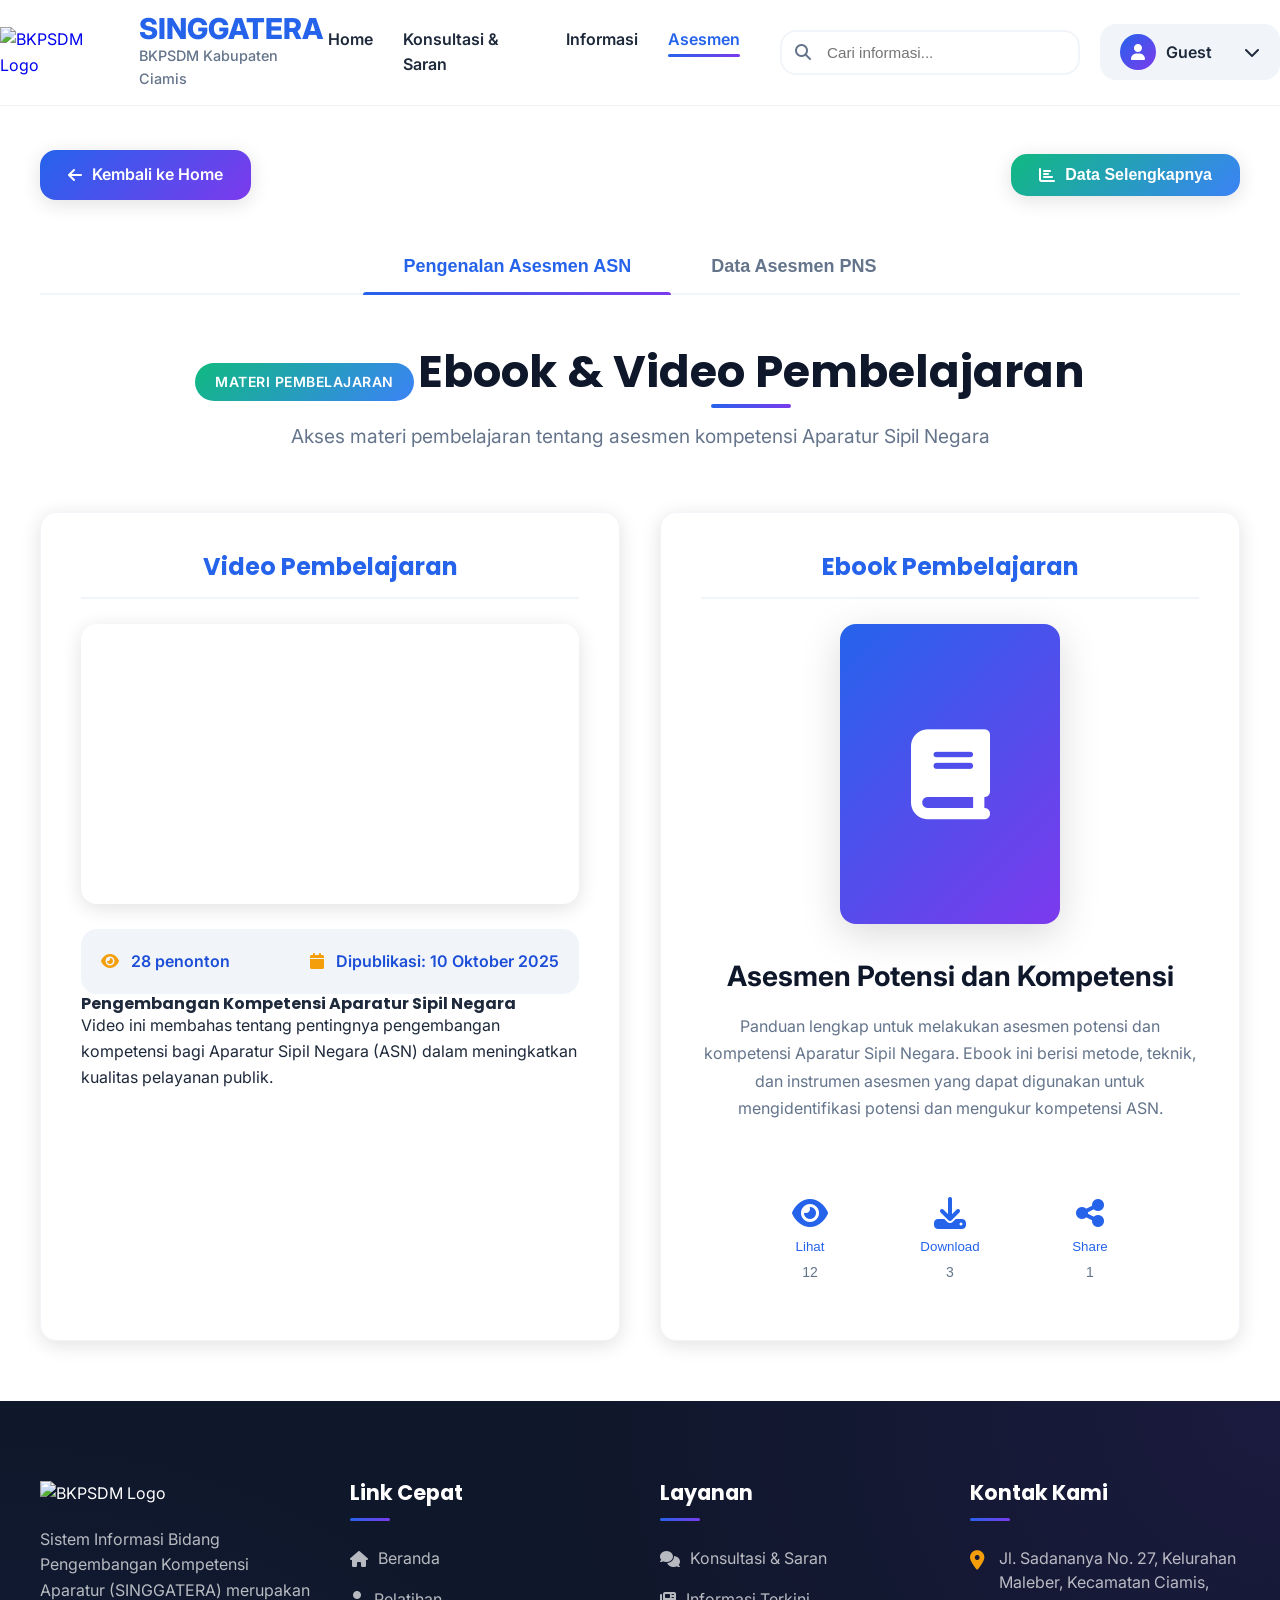
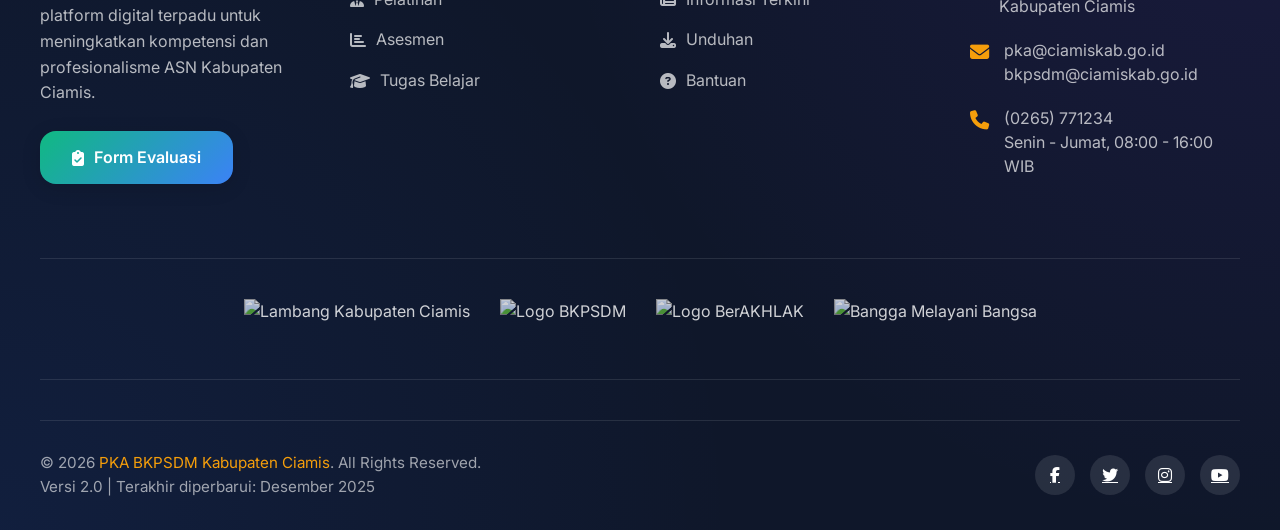
==== asesmen.html @ a737c53f "Add files via upload" ====
<!DOCTYPE html>
<html lang="id">
<head>
    <meta charset="UTF-8" />
    <meta name="viewport" content="width=device-width, initial-scale=1.0" />
    <title>ASESMEN - SINGGATERA - Sistem Informasi Pengembangan Kompetensi Aparatur</title>
    <link rel="icon" type="image/png" href="favicon.png">
    <link rel="stylesheet" href="https://cdnjs.cloudflare.com/ajax/libs/font-awesome/6.5.0/css/all.min.css" />
    <link href="https://fonts.googleapis.com/css2?family=Inter:wght@300;400;500;600;700;800&family=Poppins:wght@400;500;600;700&display=swap" rel="stylesheet">
    <style>
        /* ===== VARIABLES & RESET (SESUAI INDEX.HTML) ===== */
        :root {
            --primary: #2563eb;
            --primary-dark: #1d4ed8;
            --primary-light: #3b82f6;
            --secondary: #7c3aed;
            --accent: #f59e0b;
            --accent-alt: #10b981;
            --danger: #ef4444;
            --warning: #fbbf24;
            --success: #10b981;
            --light: #f8fafc;
            --light-gray: #f1f5f9;
            --gray: #64748b;
            --dark: #1e293b;
            --dark-blue: #0f172a;

            --gradient-primary: linear-gradient(135deg, #2563eb 0%, #7c3aed 100%);
            --gradient-secondary: linear-gradient(135deg, #f59e0b 0%, #ef4444 100%);
            --gradient-accent: linear-gradient(135deg, #10b981 0%, #3b82f6 100%);
            --gradient-dark: linear-gradient(135deg, #0f172a 0%, #1e293b 100%);

            --shadow-sm: 0 2px 8px rgba(0, 0, 0, 0.08);
            --shadow-md: 0 4px 20px rgba(0, 0, 0, 0.12);
            --shadow-lg: 0 10px 40px rgba(0, 0, 0, 0.15);
            --shadow-xl: 0 20px 60px rgba(0, 0, 0, 0.2);

            --border-radius-sm: 8px;
            --border-radius: 16px;
            --border-radius-lg: 24px;
            --border-radius-xl: 32px;

            --transition: all 0.3s cubic-bezier(0.4, 0, 0.2, 1);
            --transition-slow: all 0.5s cubic-bezier(0.4, 0, 0.2, 1);
        }

        * {
            margin: 0;
            padding: 0;
            box-sizing: border-box;
        }

        html {
            scroll-behavior: smooth;
            scroll-padding-top: 80px;
        }

        body {
            font-family: "Inter", sans-serif;
            color: var(--dark);
            background-color: var(--light);
            line-height: 1.6;
            overflow-x: hidden;
        }

        h1, h2, h3, h4, h5 {
            font-family: "Poppins", sans-serif;
            font-weight: 700;
            line-height: 1.2;
        }

        section {
            padding: 100px 20px;
        }

        .container {
            max-width: 1280px;
            margin: 0 auto;
            padding: 0 20px;
        }

        .section-header {
            text-align: center;
            margin-bottom: 60px;
        }

        .section-tag {
            display: inline-block;
            background: var(--gradient-accent);
            color: white;
            padding: 8px 20px;
            border-radius: 30px;
            font-size: 14px;
            font-weight: 600;
            letter-spacing: 0.5px;
            margin-bottom: 20px;
        }

        .section-title {
            font-size: 2.8rem;
            color: var(--dark-blue);
            margin-bottom: 20px;
            position: relative;
            display: inline-block;
        }

        .section-title::after {
            content: "";
            position: absolute;
            bottom: -10px;
            left: 50%;
            transform: translateX(-50%);
            width: 80px;
            height: 4px;
            background: var(--gradient-primary);
            border-radius: 2px;
        }

        .section-subtitle {
            font-size: 1.2rem;
            color: var(--gray);
            max-width: 700px;
            margin: 0 auto;
        }

        .btn {
            display: inline-flex;
            align-items: center;
            justify-content: center;
            gap: 10px;
            padding: 14px 32px;
            border-radius: var(--border-radius);
            font-weight: 600;
            font-size: 16px;
            cursor: pointer;
            transition: var(--transition);
            border: none;
            text-decoration: none;
            position: relative;
            overflow: hidden;
        }

        .btn::after {
            content: "";
            position: absolute;
            top: 0;
            left: -100%;
            width: 100%;
            height: 100%;
            background: linear-gradient(90deg, transparent, rgba(255, 255, 255, 0.2), transparent);
            transition: left 0.6s;
        }

        .btn:hover::after {
            left: 100%;
        }

        .btn-primary {
            background: var(--gradient-primary);
            color: white;
            box-shadow: var(--shadow-md);
        }

        .btn-primary:hover {
            transform: translateY(-3px);
            box-shadow: var(--shadow-lg);
        }

        .btn-secondary {
            background: white;
            color: var(--primary);
            border: 2px solid var(--primary);
        }

        .btn-secondary:hover {
            background: var(--primary);
            color: white;
            transform: translateY(-3px);
        }

        .btn-accent {
            background: var(--gradient-accent);
            color: white;
            box-shadow: var(--shadow-md);
        }

        .btn-accent:hover {
            transform: translateY(-3px);
            box-shadow: var(--shadow-lg);
        }

        .btn-outline {
            background: transparent;
            color: var(--primary);
            border: 2px solid var(--primary);
        }

        .btn-outline:hover {
            background: var(--primary);
            color: white;
        }

        .card {
            background: white;
            border-radius: var(--border-radius);
            padding: 30px;
            box-shadow: var(--shadow-md);
            transition: var(--transition);
            height: 100%;
        }

        .card:hover {
            transform: translateY(-10px);
            box-shadow: var(--shadow-xl);
        }

        /* ===== HEADER (SESUAI INDEX.HTML) ===== */
        .header {
            position: fixed;
            top: 0;
            left: 0;
            width: 100%;
            z-index: 1000;
            background: rgba(255, 255, 255, 0.95);
            backdrop-filter: blur(10px);
            border-bottom: 1px solid rgba(0, 0, 0, 0.05);
            transition: var(--transition);
        }

        .header.scrolled {
            box-shadow: var(--shadow-md);
        }

        .header-container {
            display: flex;
            justify-content: space-between;
            align-items: center;
            padding: 15px 0;
        }

        .logo {
            display: flex;
            align-items: center;
            gap: 15px;
            text-decoration: none;
        }

        .logo-img {
            height: 50px;
            width: auto;
        }

        .logo-text {
            display: flex;
            flex-direction: column;
        }

        .logo-title {
            font-size: 1.8rem;
            font-weight: 800;
            color: var(--primary);
            line-height: 1;
        }

        .logo-subtitle {
            font-size: 0.9rem;
            color: var(--gray);
            font-weight: 500;
        }

        .nav {
            display: flex;
            align-items: center;
            gap: 40px;
        }

        .nav-links {
            display: flex;
            gap: 30px;
            list-style: none;
        }

        .nav-link {
            color: var(--dark);
            text-decoration: none;
            font-weight: 600;
            font-size: 1rem;
            position: relative;
            padding: 8px 0;
        }

        .nav-link::after {
            content: "";
            position: absolute;
            bottom: 0;
            left: 0;
            width: 0;
            height: 3px;
            background: var(--gradient-primary);
            border-radius: 2px;
            transition: width 0.3s ease;
        }

        .nav-link:hover::after,
        .nav-link.active::after {
            width: 100%;
        }

        .nav-link.active {
            color: var(--primary);
        }

        .header-actions {
            display: flex;
            align-items: center;
            gap: 20px;
        }

        .search-box {
            position: relative;
        }

        .search-input {
            width: 300px;
            padding: 12px 20px 12px 45px;
            border: 2px solid var(--light-gray);
            border-radius: var(--border-radius);
            font-size: 0.95rem;
            transition: var(--transition);
            background: white;
        }

        .search-input:focus {
            outline: none;
            border-color: var(--primary);
            box-shadow: 0 0 0 3px rgba(37, 99, 235, 0.1);
            width: 350px;
        }

        .search-icon {
            position: absolute;
            left: 15px;
            top: 50%;
            transform: translateY(-50%);
            color: var(--gray);
        }

        .user-profile {
            position: relative;
        }

        .user-btn {
            display: flex;
            align-items: center;
            gap: 10px;
            padding: 10px 20px;
            background: var(--light-gray);
            border-radius: var(--border-radius);
            cursor: pointer;
            transition: var(--transition);
            min-width: 180px;
        }

        .user-btn:hover {
            background: var(--primary-light);
            color: white;
        }

        .user-btn:hover .user-icon {
            background: white;
            color: var(--primary);
        }

        .user-icon {
            width: 36px;
            height: 36px;
            background: var(--gradient-primary);
            border-radius: 50%;
            display: flex;
            align-items: center;
            justify-content: center;
            color: white;
        }

        .user-name {
            font-weight: 600;
            flex-grow: 1;
        }

        .user-dropdown {
            position: absolute;
            top: 100%;
            right: 0;
            width: 280px;
            background: white;
            border-radius: var(--border-radius);
            box-shadow: var(--shadow-xl);
            margin-top: 10px;
            opacity: 0;
            visibility: hidden;
            transform: translateY(-10px);
            transition: var(--transition);
            z-index: 100;
        }

        .user-dropdown.active {
            opacity: 1;
            visibility: visible;
            transform: translateY(0);
        }

        .user-info {
            padding: 20px;
            border-bottom: 1px solid var(--light-gray);
        }

        .user-email {
            color: var(--gray);
            font-size: 0.9rem;
            margin-top: 5px;
        }

        .dropdown-links {
            padding: 15px;
        }

        .dropdown-link {
            display: flex;
            align-items: center;
            gap: 12px;
            padding: 12px 15px;
            border-radius: var(--border-radius-sm);
            transition: var(--transition);
            color: var(--dark);
            text-decoration: none;
        }

        .dropdown-link:hover {
            background: var(--light-gray);
            color: var(--primary);
        }

        .dropdown-link i {
            width: 20px;
            color: var(--primary);
        }

        .mobile-toggle {
            display: none;
            font-size: 1.5rem;
            cursor: pointer;
            color: var(--dark);
        }

        /* ===== MAIN CONTENT ===== */
        .main-content {
            padding: 150px 20px 60px;
            background: white;
            min-height: 100vh;
        }

        .top-navigation {
            display: flex;
            justify-content: space-between;
            align-items: center;
            margin-bottom: 40px;
            flex-wrap: wrap;
            gap: 20px;
        }

        .back-button {
            display: inline-flex;
            align-items: center;
            gap: 10px;
            background: var(--gradient-primary);
            color: white;
            padding: 12px 28px;
            border-radius: var(--border-radius);
            text-decoration: none;
            font-weight: 600;
            transition: var(--transition);
            box-shadow: var(--shadow-md);
        }

        .back-button:hover {
            transform: translateY(-3px);
            box-shadow: var(--shadow-lg);
        }

        .data-link-button {
            display: inline-flex;
            align-items: center;
            gap: 10px;
            background: var(--gradient-accent);
            color: white;
            padding: 12px 28px;
            border-radius: var(--border-radius);
            text-decoration: none;
            font-weight: 600;
            transition: var(--transition);
            box-shadow: var(--shadow-md);
            border: none;
            cursor: pointer;
            font-size: 16px;
        }

        .data-link-button:hover {
            transform: translateY(-3px);
            box-shadow: var(--shadow-lg);
        }

        /* ===== TAB NAVIGATION ===== */
        .content-tabs {
            display: flex;
            justify-content: center;
            margin-bottom: 50px;
            border-bottom: 2px solid var(--light-gray);
        }

        .tab-button {
            padding: 16px 40px;
            background: none;
            border: none;
            font-size: 18px;
            font-weight: 600;
            color: var(--gray);
            cursor: pointer;
            position: relative;
            transition: var(--transition);
            border-radius: var(--border-radius-sm) var(--border-radius-sm) 0 0;
        }

        .tab-button:hover {
            color: var(--primary);
            background-color: var(--light-gray);
        }

        .tab-button.active {
            color: var(--primary);
        }

        .tab-button.active::after {
            content: '';
            position: absolute;
            bottom: -2px;
            left: 0;
            width: 100%;
            height: 3px;
            background: var(--gradient-primary);
            border-radius: 3px 3px 0 0;
        }

        /* ===== TAB CONTENT ===== */
        .tab-content {
            display: block;
            animation: fadeIn 0.5s ease;
        }

        .tab-content.hidden {
            display: none;
        }

        /* ===== INTRODUCTION TAB ===== */
        .intro-grid {
            display: grid;
            grid-template-columns: 1fr 1fr;
            gap: 40px;
            margin-top: 20px;
        }

        @media (max-width: 992px) {
            .intro-grid {
                grid-template-columns: 1fr;
            }
        }

        .intro-card {
            background: white;
            border-radius: var(--border-radius);
            padding: 40px;
            box-shadow: var(--shadow-md);
            border: 1px solid var(--light-gray);
            transition: var(--transition);
        }

        .intro-card:hover {
            transform: translateY(-5px);
            box-shadow: var(--shadow-lg);
        }

        .intro-card h3 {
            color: var(--primary);
            margin-bottom: 25px;
            font-size: 24px;
            text-align: center;
            padding-bottom: 15px;
            border-bottom: 2px solid var(--light-gray);
        }

        .video-container {
            position: relative;
            width: 100%;
            height: 0;
            padding-bottom: 56.25%;
            margin-bottom: 25px;
            border-radius: var(--border-radius);
            overflow: hidden;
            box-shadow: var(--shadow-md);
        }

        .video-container iframe {
            position: absolute;
            top: 0;
            left: 0;
            width: 100%;
            height: 100%;
            border: none;
        }

        .video-stats {
            display: flex;
            justify-content: space-between;
            margin-top: 20px;
            padding: 20px;
            background: var(--light-gray);
            border-radius: var(--border-radius);
            color: var(--primary-dark);
            font-weight: 600;
        }

        .video-stats i {
            margin-right: 8px;
            color: var(--accent);
        }

        .ebook-container {
            display: flex;
            flex-direction: column;
            align-items: center;
            text-align: center;
        }

        .ebook-cover {
            width: 220px;
            height: 300px;
            background: var(--gradient-primary);
            border-radius: var(--border-radius);
            display: flex;
            align-items: center;
            justify-content: center;
            margin-bottom: 30px;
            box-shadow: var(--shadow-lg);
        }

        .ebook-cover i {
            font-size: 90px;
            color: white;
        }

        .ebook-title {
            font-size: 28px;
            font-weight: 700;
            color: var(--dark-blue);
            margin-bottom: 15px;
        }

        .ebook-description {
            color: var(--gray);
            margin-bottom: 30px;
            line-height: 1.7;
            font-size: 16px;
        }

        .ebook-actions {
            display: flex;
            justify-content: center;
            gap: 40px;
            width: 100%;
            margin-top: 25px;
        }

        .action-btn {
            display: flex;
            flex-direction: column;
            align-items: center;
            gap: 10px;
            background: none;
            border: none;
            cursor: pointer;
            color: var(--primary);
            transition: var(--transition);
            padding: 20px;
            border-radius: var(--border-radius);
            min-width: 100px;
        }

        .action-btn:hover {
            transform: translateY(-5px);
            background: var(--light-gray);
            color: var(--primary-dark);
        }

        .action-btn i {
            font-size: 32px;
        }

        .action-count {
            font-size: 14px;
            color: var(--gray);
            font-weight: 500;
        }

        /* ===== DATA TAB ===== */
        .data-container {
            animation: fadeIn 0.5s ease;
        }

        .data-section-title {
            text-align: center;
            font-size: 32px;
            color: var(--dark-blue);
            margin-bottom: 15px;
        }

        .data-section-subtitle {
            text-align: center;
            color: var(--gray);
            font-size: 18px;
            margin-bottom: 40px;
        }

        .stats-grid {
            display: grid;
            grid-template-columns: repeat(auto-fit, minmax(280px, 1fr));
            gap: 30px;
            margin-top: 20px;
        }

        .stat-card {
            background: white;
            border-radius: var(--border-radius);
            padding: 40px 30px;
            box-shadow: var(--shadow-md);
            border: 1px solid var(--light-gray);
            transition: var(--transition);
            display: flex;
            flex-direction: column;
            text-align: center;
        }

        .stat-card:hover {
            transform: translateY(-5px);
            box-shadow: var(--shadow-lg);
        }

        .stat-card h4 {
            color: var(--dark-blue);
            font-size: 20px;
            margin-bottom: 25px;
            padding-bottom: 15px;
            border-bottom: 2px solid var(--light-gray);
        }

        .stat-card h4 i {
            margin-right: 10px;
            color: var(--primary);
        }

        .stat-total {
            font-size: 56px;
            font-weight: 800;
            color: var(--primary);
            line-height: 1;
            margin: 25px 0;
            text-shadow: 1px 1px 3px rgba(0,0,0,0.1);
        }

        .stat-total-label {
            text-align: center;
            color: var(--gray);
            font-size: 16px;
            margin-top: 10px;
        }

        .data-list-container {
            margin-top: 20px;
            max-height: 250px;
            overflow-y: auto;
            padding-right: 10px;
        }

        .data-list-container::-webkit-scrollbar {
            width: 6px;
        }

        .data-list-container::-webkit-scrollbar-track {
            background: var(--light-gray);
            border-radius: 3px;
        }

        .data-list-container::-webkit-scrollbar-thumb {
            background: var(--primary);
            border-radius: 3px;
        }

        .data-item {
            display: flex;
            justify-content: space-between;
            align-items: center;
            padding: 15px;
            border-bottom: 1px solid var(--light-gray);
            transition: var(--transition);
        }

        .data-item:hover {
            background-color: var(--light-gray);
        }

        .data-item:last-child {
            border-bottom: none;
        }

        .data-item-name {
            font-weight: 500;
            color: var(--dark);
        }

        .data-item-value {
            font-weight: 600;
            color: var(--primary);
            background-color: var(--light-gray);
            padding: 6px 15px;
            border-radius: 20px;
            font-size: 14px;
        }

        .data-loading, .data-error {
            text-align: center;
            padding: 60px 20px;
            color: var(--gray);
            font-size: 18px;
        }

        .data-error {
            color: var(--danger);
        }

        /* ===== DASHBOARD TAB ===== */
        .dashboard-container {
            width: 100%;
            height: 700px;
            border-radius: var(--border-radius);
            overflow: hidden;
            box-shadow: var(--shadow-lg);
            border: 1px solid var(--light-gray);
        }

        .dashboard-container iframe {
            width: 100%;
            height: 100%;
            border: none;
        }

        /* ===== MODALS ===== */
        .modal {
            display: none;
            position: fixed;
            z-index: 2000;
            padding-top: 50px;
            left: 0;
            top: 0;
            width: 100%;
            height: 100%;
            overflow: auto;
            background-color: rgba(0, 0, 0, 0.8);
        }

        .modal-content {
            background-color: white;
            margin: 5% auto;
            padding: 0;
            border: none;
            width: 90%;
            max-width: 1000px;
            border-radius: var(--border-radius);
            overflow: hidden;
            position: relative;
            box-shadow: var(--shadow-xl);
        }

        .close-btn {
            color: var(--gray);
            position: absolute;
            top: 20px;
            right: 25px;
            font-size: 32px;
            font-weight: bold;
            z-index: 2001;
            cursor: pointer;
            background: rgba(255,255,255,0.9);
            border-radius: 50%;
            width: 45px;
            height: 45px;
            display: flex;
            align-items: center;
            justify-content: center;
            transition: var(--transition);
        }

        .close-btn:hover {
            color: var(--danger);
            background: white;
            transform: rotate(90deg);
        }

        .share-modal {
            display: none;
            position: fixed;
            top: 0;
            left: 0;
            width: 100%;
            height: 100%;
            background: rgba(0, 0, 0, 0.7);
            z-index: 2000;
            justify-content: center;
            align-items: center;
        }

        .share-modal.active {
            display: flex;
        }

        .share-content {
            background: white;
            padding: 40px;
            border-radius: var(--border-radius);
            width: 90%;
            max-width: 500px;
            text-align: center;
            box-shadow: var(--shadow-xl);
        }

        .share-content h3 {
            color: var(--dark-blue);
            margin-bottom: 25px;
            font-size: 24px;
        }

        .share-options {
            display: flex;
            justify-content: center;
            gap: 25px;
            margin-bottom: 30px;
            flex-wrap: wrap;
        }

        .share-option {
            display: flex;
            flex-direction: column;
            align-items: center;
            gap: 10px;
            cursor: pointer;
            transition: var(--transition);
        }

        .share-option:hover {
            transform: translateY(-5px);
        }

        .share-option i {
            font-size: 32px;
            padding: 15px;
            border-radius: 50%;
            width: 70px;
            height: 70px;
            display: flex;
            align-items: center;
            justify-content: center;
            color: white;
            box-shadow: var(--shadow-md);
        }

        .facebook i { background: #3b5998; }
        .whatsapp i { background: #25d366; }
        .instagram i { background: linear-gradient(45deg, #405de6, #5851db, #833ab4, #c13584, #e1306c, #fd1d1d); }
        .tiktok i { background: #000000; }

        .close-share {
            background: var(--gradient-primary);
            color: white;
            border: none;
            padding: 12px 30px;
            border-radius: var(--border-radius);
            cursor: pointer;
            font-weight: 600;
            transition: var(--transition);
            margin-top: 10px;
        }

        .close-share:hover {
            transform: translateY(-3px);
            box-shadow: var(--shadow-md);
        }

        /* ===== FOOTER (SESUAI INDEX.HTML) ===== */
        .footer {
            background: var(--dark-blue);
            color: white;
            padding: 80px 20px 30px;
            position: relative;
            overflow: hidden;
        }

        .footer::before {
            content: "";
            position: absolute;
            top: 0;
            left: 0;
            width: 100%;
            height: 100%;
            background: radial-gradient(circle at 0% 100%, rgba(37, 99, 235, 0.1) 0%, transparent 50%),
                        radial-gradient(circle at 100% 0%, rgba(124, 58, 237, 0.1) 0%, transparent 50%);
        }

        .footer-container {
            position: relative;
            z-index: 1;
        }

        .footer-content {
            display: grid;
            grid-template-columns: repeat(4, 1fr);
            gap: 40px;
            margin-bottom: 60px;
        }

        @media (max-width: 992px) {
            .footer-content {
                grid-template-columns: repeat(2, 1fr);
            }
        }

        @media (max-width: 576px) {
            .footer-content {
                grid-template-columns: 1fr;
            }
        }

        .footer-col h4 {
            font-size: 1.3rem;
            margin-bottom: 25px;
            color: white;
            position: relative;
            padding-bottom: 15px;
        }

        .footer-col h4::after {
            content: "";
            position: absolute;
            bottom: 0;
            left: 0;
            width: 40px;
            height: 3px;
            background: var(--gradient-primary);
            border-radius: 2px;
        }

        .footer-logo img {
            height: 50px;
            margin-bottom: 20px;
        }

        .footer-logo p {
            color: rgba(255, 255, 255, 0.7);
            line-height: 1.6;
            margin-bottom: 25px;
        }

        .footer-links ul {
            list-style: none;
        }

        .footer-links li {
            margin-bottom: 15px;
        }

        .footer-links a {
            color: rgba(255, 255, 255, 0.7);
            text-decoration: none;
            transition: var(--transition);
            display: flex;
            align-items: center;
            gap: 10px;
        }

        .footer-links a:hover {
            color: white;
            transform: translateX(5px);
        }

        .footer-contact .contact-item {
            display: flex;
            align-items: flex-start;
            gap: 15px;
            margin-bottom: 20px;
        }

        .footer-contact i {
            color: var(--accent);
            font-size: 1.2rem;
            margin-top: 5px;
        }

        .footer-contact p {
            color: rgba(255, 255, 255, 0.7);
            line-height: 1.5;
        }

        .partner-logos {
            display: flex;
            justify-content: center;
            align-items: center;
            flex-wrap: wrap;
            gap: 30px;
            padding: 40px 0;
            border-top: 1px solid rgba(255, 255, 255, 0.1);
            border-bottom: 1px solid rgba(255, 255, 255, 0.1);
            margin: 40px 0;
        }

        .partner-logo {
            height: 40px;
            opacity: 0.8;
            transition: var(--transition);
        }

        .partner-logo:hover {
            opacity: 1;
            transform: scale(1.1);
        }

        .footer-bottom {
            display: flex;
            justify-content: space-between;
            align-items: center;
            padding-top: 30px;
            border-top: 1px solid rgba(255, 255, 255, 0.1);
        }

        @media (max-width: 576px) {
            .footer-bottom {
                flex-direction: column;
                gap: 20px;
                text-align: center;
            }
        }

        .copyright {
            color: rgba(255, 255, 255, 0.6);
            font-size: 0.95rem;
        }

        .copyright a {
            color: var(--accent);
            text-decoration: none;
        }

        .copyright a:hover {
            text-decoration: underline;
        }

        .social-links {
            display: flex;
            gap: 15px;
        }

        .social-link {
            width: 40px;
            height: 40px;
            background: rgba(255, 255, 255, 0.1);
            border-radius: 50%;
            display: flex;
            align-items: center;
            justify-content: center;
            color: white;
            transition: var(--transition);
        }

        .social-link:hover {
            background: var(--primary);
            transform: translateY(-3px);
        }

        /* ===== SCROLL TO TOP ===== */
        .scroll-top {
            position: fixed;
            bottom: 30px;
            right: 30px;
            width: 50px;
            height: 50px;
            background: var(--gradient-primary);
            color: white;
            border-radius: 50%;
            display: flex;
            align-items: center;
            justify-content: center;
            font-size: 1.2rem;
            cursor: pointer;
            opacity: 0;
            visibility: hidden;
            transform: translateY(20px);
            transition: var(--transition);
            z-index: 999;
            box-shadow: var(--shadow-lg);
        }

        .scroll-top.active {
            opacity: 1;
            visibility: visible;
            transform: translateY(0);
        }

        .scroll-top:hover {
            transform: translateY(-5px);
        }

        /* ===== ANIMATIONS ===== */
        @keyframes fadeIn {
            from {
                opacity: 0;
                transform: translateY(20px);
            }
            to {
                opacity: 1;
                transform: translateY(0);
            }
        }

        .fade-in {
            animation: fadeIn 0.6s ease forwards;
        }

        /* ===== RESPONSIVE DESIGN ===== */
        @media (max-width: 1200px) {
            .section-title {
                font-size: 2.3rem;
            }
        }

        @media (max-width: 992px) {
            .nav {
                position: fixed;
                top: 80px;
                left: -100%;
                width: 100%;
                height: calc(100vh - 80px);
                background: white;
                flex-direction: column;
                align-items: center;
                padding: 50px 20px;
                transition: left 0.4s ease;
                box-shadow: var(--shadow-lg);
            }

            .nav.active {
                left: 0;
            }

            .nav-links {
                flex-direction: column;
                align-items: center;
                width: 100%;
            }

            .nav-link {
                font-size: 1.2rem;
            }

            .header-actions {
                flex-direction: column;
                width: 100%;
                gap: 15px;
            }

            .search-input {
                width: 100%;
            }

            .search-input:focus {
                width: 100%;
            }

            .mobile-toggle {
                display: block;
            }

            .tab-button {
                padding: 12px 25px;
                font-size: 16px;
            }

            .section-title {
                font-size: 2rem;
            }

            .main-content {
                padding: 130px 20px 40px;
            }
        }

        @media (max-width: 768px) {
            .top-navigation {
                justify-content: center;
            }

            .data-link-button {
                margin-top: 10px;
            }

            .tab-button {
                padding: 12px 20px;
                font-size: 16px;
            }

            .section-title, .data-section-title {
                font-size: 26px;
            }

            .intro-card {
                padding: 30px;
            }

            .stat-card {
                padding: 30px 20px;
            }

            .stat-total {
                font-size: 48px;
            }

            .dashboard-container {
                height: 500px;
            }

            .ebook-actions {
                gap: 20px;
            }

            .action-btn {
                min-width: 80px;
                padding: 15px;
            }
        }

        @media (max-width: 576px) {
            .user-btn {
                min-width: auto;
                padding: 8px 15px;
            }

            .user-name {
                display: none;
            }

            .ebook-cover {
                width: 180px;
                height: 250px;
            }

            .ebook-title {
                font-size: 22px;
            }

            .stats-grid {
                grid-template-columns: 1fr;
            }

            .share-options {
                gap: 15px;
            }

            .share-option i {
                width: 50px;
                height: 50px;
                font-size: 24px;
                padding: 10px;
            }
        }
    </style>
</head>
<body>
    <!-- ===== HEADER (SESUAI INDEX.HTML) ===== -->
    <header class="header" id="header">
        <div class="container header-container">
            <a href="index.html" class="logo">
                <img src="https://i.ibb.co.com/JWw8qHmM/logo-bkpsdm.png" alt="BKPSDM Logo" class="logo-img" />
                <div class="logo-text">
                    <div class="logo-title">SINGGATERA</div>
                    <div class="logo-subtitle">BKPSDM Kabupaten Ciamis</div>
                </div>
            </a>

            <nav class="nav" id="nav">
                <ul class="nav-links">
                    <li><a href="index.html" class="nav-link">Home</a></li>
                    <li><a href="ksf.html" class="nav-link">Konsultasi & Saran</a></li>
                    <li><a href="informasi.html" class="nav-link">Informasi</a></li>
                    <li><a href="asesmen.html" class="nav-link active">Asesmen</a></li>
                </ul>

                <div class="header-actions">
                    <div class="search-box">
                        <i class="fas fa-search search-icon"></i>
                        <input type="text" class="search-input" placeholder="Cari informasi..." id="searchInput" />
                    </div>

                    <div class="user-profile">
                        <div class="user-btn" id="userBtn">
                            <div class="user-icon">
                                <i class="fas fa-user"></i>
                            </div>
                            <div class="user-name" id="userName">Guest</div>
                            <i class="fas fa-chevron-down"></i>
                        </div>

                        <div class="user-dropdown" id="userDropdown">
                            <div class="user-info">
                                <h4 id="dropdownName">Guest</h4>
                                <p class="user-email" id="dropdownEmail">-</p>
                            </div>
                            <div class="dropdown-links">
                                <a href="profile.html" class="dropdown-link">
                                    <i class="fas fa-user-circle"></i>
                                    <span>Profil Saya</span>
                                </a>
                                <a href="settings.html" class="dropdown-link">
                                    <i class="fas fa-cog"></i>
                                    <span>Pengaturan</span>
                                </a>
                                <a href="activities.html" class="dropdown-link">
                                    <i class="fas fa-history"></i>
                                    <span>Riwayat</span>
                                </a>
                                <a href="#" class="dropdown-link" id="logoutBtn">
                                    <i class="fas fa-sign-out-alt"></i>
                                    <span>Keluar</span>
                                </a>
                            </div>
                        </div>
                    </div>
                </div>
            </nav>

            <div class="mobile-toggle" id="mobileToggle">
                <i class="fas fa-bars"></i>
            </div>
        </div>
    </header>

    <!-- ===== MAIN CONTENT ===== -->
    <section class="main-content">
        <!-- Bar Navigasi Atas -->
        <div class="container">
            <div class="top-navigation">
                <a href="index.html" class="back-button">
                    <i class="fas fa-arrow-left"></i> Kembali ke Home
                </a>
                <button class="data-link-button hidden" id="detailed-data-btn">
                    <i class="fas fa-chart-bar"></i> Data Selengkapnya
                </button>
            </div>

            <!-- Tab Navigasi -->
            <div class="content-tabs">
                <button class="tab-button active" data-tab="intro-tab">Pengenalan Asesmen ASN</button>
                <button class="tab-button" data-tab="data-tab">Data Asesmen PNS</button>
            </div>

            <!-- ===== TAB 1: PENGENALAN ASESMEN ASN ===== -->
            <div id="intro-tab" class="tab-content">
                <div class="section-header">
                    <div class="section-tag">MATERI PEMBELAJARAN</div>
                    <h2 class="section-title">Ebook & Video Pembelajaran</h2>
                    <p class="section-subtitle">
                        Akses materi pembelajaran tentang asesmen kompetensi Aparatur Sipil Negara
                    </p>
                </div>

                <div class="intro-grid">
                    <div class="intro-card fade-in">
                        <h3>Video Pembelajaran</h3>
                        <div class="video-container">
                            <iframe width="560" height="315" src="https://www.youtube.com/embed/4brytQgW_Zk?si=2gKzrGlQByzVH_QX" 
                                title="YouTube video player" frameborder="0" 
                                allow="accelerometer; autoplay; clipboard-write; encrypted-media; gyroscope; picture-in-picture; web-share" 
                                referrerpolicy="strict-origin-when-cross-origin" allowfullscreen>
                            </iframe>
                        </div>
                        <div class="video-stats">
                            <div><i class="fas fa-eye"></i> <span id="view-count">28</span> penonton</div>
                            <div><i class="fas fa-calendar"></i> Dipublikasi: <span id="publish-date">10 Oktober 2025</span></div>
                        </div>
                        <h4>Pengembangan Kompetensi Aparatur Sipil Negara</h4>
                        <p>Video ini membahas tentang pentingnya pengembangan kompetensi bagi Aparatur Sipil Negara (ASN) dalam meningkatkan kualitas pelayanan publik.</p>
                    </div>

                    <div class="intro-card fade-in">
                        <h3>Ebook Pembelajaran</h3>
                        <div class="ebook-container">
                            <div class="ebook-cover">
                                <i class="fas fa-book"></i>
                            </div>
                            <div class="ebook-title">Asesmen Potensi dan Kompetensi</div>
                            <div class="ebook-description">
                                Panduan lengkap untuk melakukan asesmen potensi dan kompetensi Aparatur Sipil Negara. Ebook ini berisi metode, teknik, dan instrumen asesmen yang dapat digunakan untuk mengidentifikasi potensi dan mengukur kompetensi ASN.
                            </div>
                            <div class="ebook-actions">
                                <button class="action-btn" id="view-btn">
                                    <i class="fas fa-eye"></i>
                                    <span>Lihat</span>
                                    <span class="action-count" id="view-count-ebook">12</span>
                                </button>
                                <button class="action-btn" id="download-btn">
                                    <i class="fas fa-download"></i>
                                    <span>Download</span>
                                    <span class="action-count" id="download-count">3</span>
                                </button>
                                <button class="action-btn" id="share-btn">
                                    <i class="fas fa-share-alt"></i>
                                    <span>Share</span>
                                    <span class="action-count" id="share-count">1</span>
                                </button>
                            </div>
                        </div>
                    </div>
                </div>
            </div>

            <!-- ===== TAB 2: DATA ASESMEN PNS ===== -->
            <div id="data-tab" class="tab-content hidden">
                <div class="section-header">
                    <div class="section-tag">DATA STATISTIK</div>
                    <h2 class="section-title">Data Asesmen PNS di Kabupaten Ciamis</h2>
                    <p class="section-subtitle">
                        Statistik hasil asesmen kompetensi dan potensi Aparatur Sipil Negara
                    </p>
                </div>

                <div id="data-container" class="data-container">
                    <div class="data-loading">
                        <p><i class="fas fa-spinner fa-spin"></i> Memuat data asesmen...</p>
                    </div>
                </div>
            </div>

            <!-- ===== TAB 3: DASHBOARD LENGKAP ===== -->
            <div id="full-dashboard-tab" class="tab-content hidden">
                <div class="section-header">
                    <div class="section-tag">DASHBOARD INTERAKTIF</div>
                    <h2 class="section-title">Dashboard Data Asesmen Lengkap</h2>
                    <p class="section-subtitle">
                        Laporan interaktif hasil asesmen PNS Kabupaten Ciamis
                    </p>
                </div>
                <div class="dashboard-container">
                    <iframe id="dashboardFrame" src="https://lookerstudio.google.com/embed/reporting/1de2859a-2b3f-401f-8988-7b4562e2a5f5/page/22yiF" 
                        frameborder="0" style="border:0" allowfullscreen>
                    </iframe>
                </div>
            </div>
        </div>
    </section>

    <!-- ===== MODAL EBOOK ===== -->
    <div id="ebookModal" class="modal">
        <div class="modal-content">
            <span class="close-btn">&times;</span>
            <iframe id="ebookViewer" src="https://drive.google.com/file/d/1WkrZs-By3KLTSYXmz338V24bU3juf-DJ/preview" 
                width="100%" height="600px" frameborder="0">
            </iframe>
        </div>
    </div>

    <!-- ===== MODAL SHARE ===== -->
    <div class="share-modal" id="share-modal">
        <div class="share-content">
            <h3>Bagikan Ebook</h3>
            <p>Bagikan ebook "Asesmen Potensi dan Kompetensi" melalui:</p>
            <div class="share-options">
                <div class="share-option facebook" id="share-facebook">
                    <i class="fab fa-facebook-f"></i><span>Facebook</span>
                </div>
                <div class="share-option whatsapp" id="share-whatsapp">
                    <i class="fab fa-whatsapp"></i><span>WhatsApp</span>
                </div>
                <div class="share-option instagram" id="share-instagram">
                    <i class="fab fa-instagram"></i><span>Instagram</span>
                </div>
                <div class="share-option tiktok" id="share-tiktok">
                    <i class="fab fa-tiktok"></i><span>TikTok</span>
                </div>
            </div>
            <button class="close-share" id="close-share">Tutup</button>
        </div>
    </div>

    <!-- ===== FOOTER (SESUAI INDEX.HTML) ===== -->
    <footer class="footer">
        <div class="container footer-container">
            <div class="footer-content">
                <div class="footer-col footer-logo">
                    <img src="https://i.ibb.co.com/JWw8qHmM/logo-bkpsdm.png" alt="BKPSDM Logo" />
                    <p>
                        Sistem Informasi Bidang Pengembangan Kompetensi Aparatur (SINGGATERA) merupakan platform digital terpadu untuk meningkatkan kompetensi dan profesionalisme ASN Kabupaten Ciamis.
                    </p>
                    <a href="https://docs.google.com/forms/d/e/1FAIpQLSdl9y1wT1xNR-D3MYOnwTVkp9eJWdN7NbAkl8DTyjOpm-QhTQ/viewform" 
                       class="btn btn-accent" target="_blank">
                        <i class="fas fa-clipboard-check"></i> Form Evaluasi
                    </a>
                </div>

                <div class="footer-col footer-links">
                    <h4>Link Cepat</h4>
                    <ul>
                        <li><a href="index.html"><i class="fas fa-home"></i> Beranda</a></li>
                        <li><a href="pelatihan.html"><i class="fas fa-user-tie"></i> Pelatihan</a></li>
                        <li><a href="asesmen.html"><i class="fas fa-chart-bar"></i> Asesmen</a></li>
                        <li><a href="tubel.html"><i class="fas fa-graduation-cap"></i> Tugas Belajar</a></li>
                    </ul>
                </div>

                <div class="footer-col footer-links">
                    <h4>Layanan</h4>
                    <ul>
                        <li><a href="ksf.html"><i class="fas fa-comments"></i> Konsultasi & Saran</a></li>
                        <li><a href="informasi.html"><i class="fas fa-newspaper"></i> Informasi Terkini</a></li>
                        <li><a href="#"><i class="fas fa-download"></i> Unduhan</a></li>
                        <li><a href="#"><i class="fas fa-question-circle"></i> Bantuan</a></li>
                    </ul>
                </div>

                <div class="footer-col footer-contact">
                    <h4>Kontak Kami</h4>
                    <div class="contact-item">
                        <i class="fas fa-map-marker-alt"></i>
                        <p>Jl. Sadananya No. 27, Kelurahan Maleber, Kecamatan Ciamis, Kabupaten Ciamis</p>
                    </div>
                    <div class="contact-item">
                        <i class="fas fa-envelope"></i>
                        <p>pka@ciamiskab.go.id<br />bkpsdm@ciamiskab.go.id</p>
                    </div>
                    <div class="contact-item">
                        <i class="fas fa-phone"></i>
                        <p>(0265) 771234<br />Senin - Jumat, 08:00 - 16:00 WIB</p>
                    </div>
                </div>
            </div>

            <div class="partner-logos">
                <img src="https://i.ibb.co.com/tMnbFSr5/Lambang-Kabupaten-Ciamis.png" alt="Lambang Kabupaten Ciamis" class="partner-logo" />
                <img src="https://i.ibb.co.com/JWw8qHmM/logo-bkpsdm.png" alt="Logo BKPSDM" class="partner-logo" />
                <img src="https://i.ibb.co.com/6JvSKyNf/Logo-Ber-AKHLAK-svg.png" alt="Logo BerAKHLAK" class="partner-logo" />
                <img src="https://i.ibb.co.com/99NKJGNg/bangga.png" alt="Bangga Melayani Bangsa" class="partner-logo" />
            </div>

            <div class="footer-bottom">
                <div class="copyright">
                    <p>
                        &copy; <span id="current-year">2025</span>
                        <a href="https://www.pka-bkpsdm-ciamiskab.my.id/home">PKA BKPSDM Kabupaten Ciamis</a>. All Rights Reserved.
                    </p>
                    <p>Versi 2.0 | Terakhir diperbarui: Desember 2025</p>
                </div>
                <div class="social-links">
                    <a href="#" class="social-link"><i class="fab fa-facebook-f"></i></a>
                    <a href="#" class="social-link"><i class="fab fa-twitter"></i></a>
                    <a href="#" class="social-link"><i class="fab fa-instagram"></i></a>
                    <a href="#" class="social-link"><i class="fab fa-youtube"></i></a>
                </div>
            </div>
        </div>
    </footer>

    <!-- ===== SCROLL TO TOP BUTTON ===== -->
    <div class="scroll-top" id="scrollTop">
        <i class="fas fa-arrow-up"></i>
    </div>

    <script>
        // ====== KODE JAVASCRIPT (SESUAI INDEX.HTML) ======
        
        // DOM Elements
        const header = document.getElementById("header");
        const nav = document.getElementById("nav");
        const mobileToggle = document.getElementById("mobileToggle");
        const userBtn = document.getElementById("userBtn");
        const userDropdown = document.getElementById("userDropdown");
        const logoutBtn = document.getElementById("logoutBtn");
        const scrollTopBtn = document.getElementById("scrollTop");
        const searchInput = document.getElementById("searchInput");
        
        const userName = document.getElementById("userName");
        const dropdownName = document.getElementById("dropdownName");
        const dropdownEmail = document.getElementById("dropdownEmail");
        
        // Tab Elements
        const tabButtons = document.querySelectorAll('.tab-button');
        const tabContents = document.querySelectorAll('.tab-content');
        const detailedDataBtn = document.getElementById('detailed-data-btn');
        
        // Status untuk melacak apakah sedang di dashboard
        let isOnDashboard = false;

        // ====== SCROLL EFFECTS ======
        window.addEventListener("scroll", () => {
            // Header shadow on scroll
            if (window.scrollY > 50) {
                header.classList.add("scrolled");
            } else {
                header.classList.remove("scrolled");
            }

            // Scroll to top button visibility
            if (window.scrollY > 500) {
                scrollTopBtn.classList.add("active");
            } else {
                scrollTopBtn.classList.remove("active");
            }

            // Animate elements on scroll
            animateOnScroll();
        });

        // ====== MOBILE MENU TOGGLE ======
        mobileToggle.addEventListener("click", () => {
            nav.classList.toggle("active");
            mobileToggle.innerHTML = nav.classList.contains("active")
                ? '<i class="fas fa-times"></i>'
                : '<i class="fas fa-bars"></i>';
        });

        // Close menu when clicking outside
        document.addEventListener("click", (e) => {
            if (!nav.contains(e.target) && !mobileToggle.contains(e.target)) {
                nav.classList.remove("active");
                mobileToggle.innerHTML = '<i class="fas fa-bars"></i>';
            }
        });

        // ====== USER PROFILE DROPDOWN ======
        userBtn.addEventListener("click", (e) => {
            e.stopPropagation();
            userDropdown.classList.toggle("active");
        });

        // Close dropdown when clicking outside
        document.addEventListener("click", () => {
            userDropdown.classList.remove("active");
        });

        // ====== CHECK LOGIN STATUS ======
        function checkLoginStatus() {
            const loginData = localStorage.getItem("loginData");

            if (loginData) {
                const userData = JSON.parse(loginData);
                const loginTime = new Date(userData.loginTime);
                const currentTime = new Date();

                // Check if login is still within the same day
                const isSameDay =
                    loginTime.getDate() === currentTime.getDate() &&
                    loginTime.getMonth() === currentTime.getMonth() &&
                    loginTime.getFullYear() === currentTime.getFullYear();

                if (isSameDay) {
                    // User is logged in
                    userName.textContent = userData.name;
                    dropdownName.textContent = userData.name;
                    dropdownEmail.textContent = userData.email || userData.username || "-";
                    return;
                } else {
                    // Login expired
                    localStorage.removeItem("loginData");
                }
            }

            // User is not logged in
            userName.textContent = "Guest";
            dropdownName.textContent = "Guest";
            dropdownEmail.textContent = "Silakan login untuk akses lengkap";
        }

        // ====== LOGOUT FUNCTION ======
        logoutBtn.addEventListener("click", (e) => {
            e.preventDefault();
            localStorage.removeItem("loginData");
            alert("Anda telah keluar dari sistem.");
            window.location.reload();
        });

        // ====== SEARCH FUNCTIONALITY ======
        if (searchInput) {
            searchInput.addEventListener("keypress", (e) => {
                if (e.key === "Enter") {
                    const query = searchInput.value.trim();
                    if (query) {
                        alert(`Melakukan pencarian untuk: "${query}"`);
                        // In production: window.location.href = `search.html?q=${encodeURIComponent(query)}`;
                    }
                }
            });
        }

        // ====== TAB NAVIGATION ======
        function switchTab(tabId) {
            // Reset status dashboard
            isOnDashboard = false;
            
            // Hide all tab contents
            tabContents.forEach(content => {
                content.classList.add("hidden");
            });
            
            // Show selected tab content
            document.getElementById(tabId).classList.remove("hidden");
            
            // Update tab button states
            tabButtons.forEach(button => {
                if (button.getAttribute("data-tab") === tabId) {
                    button.classList.add("active");
                } else {
                    button.classList.remove("active");
                }
            });
            
            // Update detailed data button
            updateDetailedDataButton();
            
            // If switching to data tab, load the data
            if (tabId === "data-tab") {
                loadAssessmentData();
            }
        }

        function updateDetailedDataButton() {
            if (isOnDashboard) {
                // If on dashboard, show "Back to Summary Data"
                detailedDataBtn.classList.remove("hidden");
                detailedDataBtn.innerHTML = '<i class="fas fa-arrow-left"></i> Kembali ke Data Ringkasan';
            } else {
                // Check which tab is active
                const activeTabId = getActiveTabId();
                
                if (activeTabId === "data-tab") {
                    // If on data tab, show "View Full Dashboard"
                    detailedDataBtn.classList.remove("hidden");
                    detailedDataBtn.innerHTML = '<i class="fas fa-chart-bar"></i> Lihat Dashboard Lengkap';
                } else {
                    // If on other tabs, hide the button
                    detailedDataBtn.classList.add("hidden");
                }
            }
        }

        function getActiveTabId() {
            let activeTabId = null;
            tabContents.forEach(content => {
                if (!content.classList.contains("hidden")) {
                    activeTabId = content.id;
                }
            });
            return activeTabId;
        }

        // Add event listeners to tab buttons
        tabButtons.forEach(button => {
            button.addEventListener("click", function() {
                const tabId = this.getAttribute("data-tab");
                switchTab(tabId);
            });
        });

        // Function to show dashboard
        function showDashboard() {
            isOnDashboard = true;
            
            // Hide all tab contents
            tabContents.forEach(content => {
                content.classList.add("hidden");
            });
            
            // Show full dashboard
            document.getElementById("full-dashboard-tab").classList.remove("hidden");
            
            // Deactivate all tab buttons
            tabButtons.forEach(button => {
                button.classList.remove("active");
            });
            
            // Update button display
            updateDetailedDataButton();
        }

        // Function to go back from dashboard to data tab
        function backToDataTab() {
            switchTab("data-tab");
        }

        // Event listener for detailed data button
        detailedDataBtn.addEventListener("click", function() {
            if (isOnDashboard) {
                backToDataTab();
            } else {
                showDashboard();
            }
        });

        // ====== LOAD ASSESSMENT DATA ======
        const GAS_WEB_APP_URL = 'https://script.google.com/macros/s/AKfycbzFFk_wF3-FZZyIzC3eFBQukLVe_gaM9SE3OQrbtUJn5ByqbAUEIVuKy17TEQPZ7Eh4/exec';

        async function loadAssessmentData() {
            const container = document.getElementById("data-container");
            container.innerHTML = '<div class="data-loading"><p><i class="fas fa-spinner fa-spin"></i> Memuat data asesmen...</p></div>';

            try {
                const response = await fetch(GAS_WEB_APP_URL);
                if (!response.ok) throw new Error(`HTTP error! status: ${response.status}`);
                const data = await response.json();

                if (data.success) {
                    renderDataLists(data);
                } else {
                    throw new Error(data.error || "Gagal mengambil data");
                }
            } catch (error) {
                console.error("Error loading data:", error);
                container.innerHTML = `<div class="data-error"><p><i class="fas fa-exclamation-triangle"></i> Gagal memuat data. Silakan coba lagi nanti.</p><p>Error: ${error.message}</p></div>`;
            }
        }

        function renderDataLists(data) {
            const container = document.getElementById("data-container");
            
            // Generate lists for each category
            let tahunListHTML = "";
            if (data.tahun && data.tahun.labels && data.tahun.values) {
                for (let i = 0; i < data.tahun.labels.length; i++) {
                    tahunListHTML += `
                        <div class="data-item">
                            <span class="data-item-name">${data.tahun.labels[i]}</span>
                            <span class="data-item-value">${data.tahun.values[i]}</span>
                        </div>
                    `;
                }
            }
            
            let jenjangListHTML = "";
            if (data.jenjang && data.jenjang.labels && data.jenjang.values) {
                for (let i = 0; i < data.jenjang.labels.length; i++) {
                    jenjangListHTML += `
                        <div class="data-item">
                            <span class="data-item-name">${data.jenjang.labels[i]}</span>
                            <span class="data-item-value">${data.jenjang.values[i]}</span>
                        </div>
                    `;
                }
            }
            
            let eselonListHTML = "";
            if (data.eselon && data.eselon.labels && data.eselon.values) {
                for (let i = 0; i < data.eselon.labels.length; i++) {
                    eselonListHTML += `
                        <div class="data-item">
                            <span class="data-item-name">${data.eselon.labels[i]}</span>
                            <span class="data-item-value">${data.eselon.values[i]}</span>
                        </div>
                    `;
                }
            }

            // Create the HTML structure
            container.innerHTML = `
                <div class="stats-grid">
                    <div class="stat-card">
                        <h4><i class="fas fa-users"></i> Total PNS Telah Asesmen</h4>
                        <div class="stat-total">${data.total?.value || 0}</div>
                        <div class="stat-total-label">Aparatur Sipil Negara</div>
                    </div>
                    <div class="stat-card">
                        <h4><i class="fas fa-calendar-alt"></i> Berdasarkan Tahun Asesmen</h4>
                        <div class="data-list-container">
                            ${tahunListHTML || '<p class="data-loading">Tidak ada data</p>'}
                        </div>
                    </div>
                    <div class="stat-card">
                        <h4><i class="fas fa-layer-group"></i> Berdasarkan Jenjang Jabatan</h4>
                        <div class="data-list-container">
                            ${jenjangListHTML || '<p class="data-loading">Tidak ada data</p>'}
                        </div>
                    </div>
                    <div class="stat-card">
                        <h4><i class="fas fa-sitemap"></i> Berdasarkan Eselon</h4>
                        <div class="data-list-container">
                            ${eselonListHTML || '<p class="data-loading">Tidak ada data</p>'}
                        </div>
                    </div>
                </div>
            `;
        }

        // ====== EBOOK INTERACTIONS ======
        function setupEbookInteractions() {
            const viewBtn = document.getElementById("view-btn");
            const downloadBtn = document.getElementById("download-btn");
            const shareBtn = document.getElementById("share-btn");
            const shareModal = document.getElementById("share-modal");
            const closeShare = document.getElementById("close-share");

            // Ebook statistics
            let viewCount = 12;
            let downloadCount = 3;
            let shareCount = 1;

            // Update stats display
            function updateStats() {
                document.getElementById("view-count-ebook").textContent = viewCount;
                document.getElementById("download-count").textContent = downloadCount;
                document.getElementById("share-count").textContent = shareCount;
            }

            // View Ebook Modal
            const modal = document.getElementById("ebookModal");
            const closeModal = document.querySelector(".close-btn");

            viewBtn.addEventListener("click", function() {
                modal.style.display = "block";
                viewCount++;
                updateStats();
            });

            closeModal.addEventListener("click", function() {
                modal.style.display = "none";
            });

            window.addEventListener("click", function(event) {
                if (event.target === modal) {
                    modal.style.display = "none";
                }
            });

            // Download Ebook
            downloadBtn.addEventListener("click", function() {
                downloadCount++;
                updateStats();

                // Simulate download
                const link = document.createElement("a");
                link.href = "https://drive.google.com/file/d/1WkrZs-By3KLTSYXmz338V24bU3juf-DJ/view?usp=drive_link";
                link.download = "Asesmen_Potensi_dan_Kompetensi.pdf";
                document.body.appendChild(link);
                link.click();
                document.body.removeChild(link);

                alert("Download ebook 'Asesmen Potensi dan Kompetensi' berhasil!");
            });

            // Share Ebook
            shareBtn.addEventListener("click", function() {
                shareModal.classList.add("active");
            });

            closeShare.addEventListener("click", function() {
                shareModal.classList.remove("active");
            });

            shareModal.addEventListener("click", function(e) {
                if (e.target === shareModal) {
                    shareModal.classList.remove("active");
                }
            });

            // Social media sharing
            function shareToSocialMedia(platform) {
                shareCount++;
                updateStats();

                const ebookTitle = "Asesmen Potensi dan Kompetensi";
                const ebookUrl = window.location.href;
                const message = `Lihat ebook "${ebookTitle}" di PKA BKPSDM: ${ebookUrl}`;

                let shareUrl = "";

                switch (platform) {
                    case "facebook":
                        shareUrl = `https://www.facebook.com/sharer/sharer.php?u=${encodeURIComponent(ebookUrl)}&quote=${encodeURIComponent(message)}`;
                        break;
                    case "whatsapp":
                        shareUrl = `https://api.whatsapp.com/send?text=${encodeURIComponent(message)}`;
                        break;
                    case "instagram":
                        alert("Bagikan melalui Instagram dengan menyalin tautan: " + ebookUrl);
                        return;
                    case "tiktok":
                        alert("Bagikan melalui TikTok dengan menyalin tautan: " + ebookUrl);
                        return;
                }

                window.open(shareUrl, "_blank");
                shareModal.classList.remove("active");
            }

            // Add event listeners to share buttons
            document.getElementById("share-facebook").addEventListener("click", function() {
                shareToSocialMedia("facebook");
            });

            document.getElementById("share-whatsapp").addEventListener("click", function() {
                shareToSocialMedia("whatsapp");
            });

            document.getElementById("share-instagram").addEventListener("click", function() {
                shareToSocialMedia("instagram");
            });

            document.getElementById("share-tiktok").addEventListener("click", function() {
                shareToSocialMedia("tiktok");
            });

            // Initialize stats
            updateStats();
        }

        // ====== ANIMATE ON SCROLL ======
        function animateOnScroll() {
            const elements = document.querySelectorAll(".fade-in");

            elements.forEach((element) => {
                const elementTop = element.getBoundingClientRect().top;
                const windowHeight = window.innerHeight;

                if (elementTop < windowHeight - 100) {
                    element.style.opacity = "1";
                    element.style.transform = "translateY(0)";
                }
            });
        }

        // ====== SCROLL TO TOP ======
        scrollTopBtn.addEventListener("click", () => {
            window.scrollTo({
                top: 0,
                behavior: "smooth",
            });
        });

        // ====== INITIALIZE ======
        document.addEventListener("DOMContentLoaded", () => {
            checkLoginStatus();
            setupEbookInteractions();
            animateOnScroll();

            // Set current year in footer
            const yearElement = document.getElementById("current-year");
            if (yearElement) {
                yearElement.textContent = new Date().getFullYear();
            }

            // Add animation to cards on hover
            document.querySelectorAll(".intro-card, .stat-card").forEach((card) => {
                card.addEventListener("mouseenter", function() {
                    this.style.transform = "translateY(-8px)";
                });

                card.addEventListener("mouseleave", function() {
                    this.style.transform = "translateY(-5px)";
                });
            });
        });
    </script>
</body>
</html>
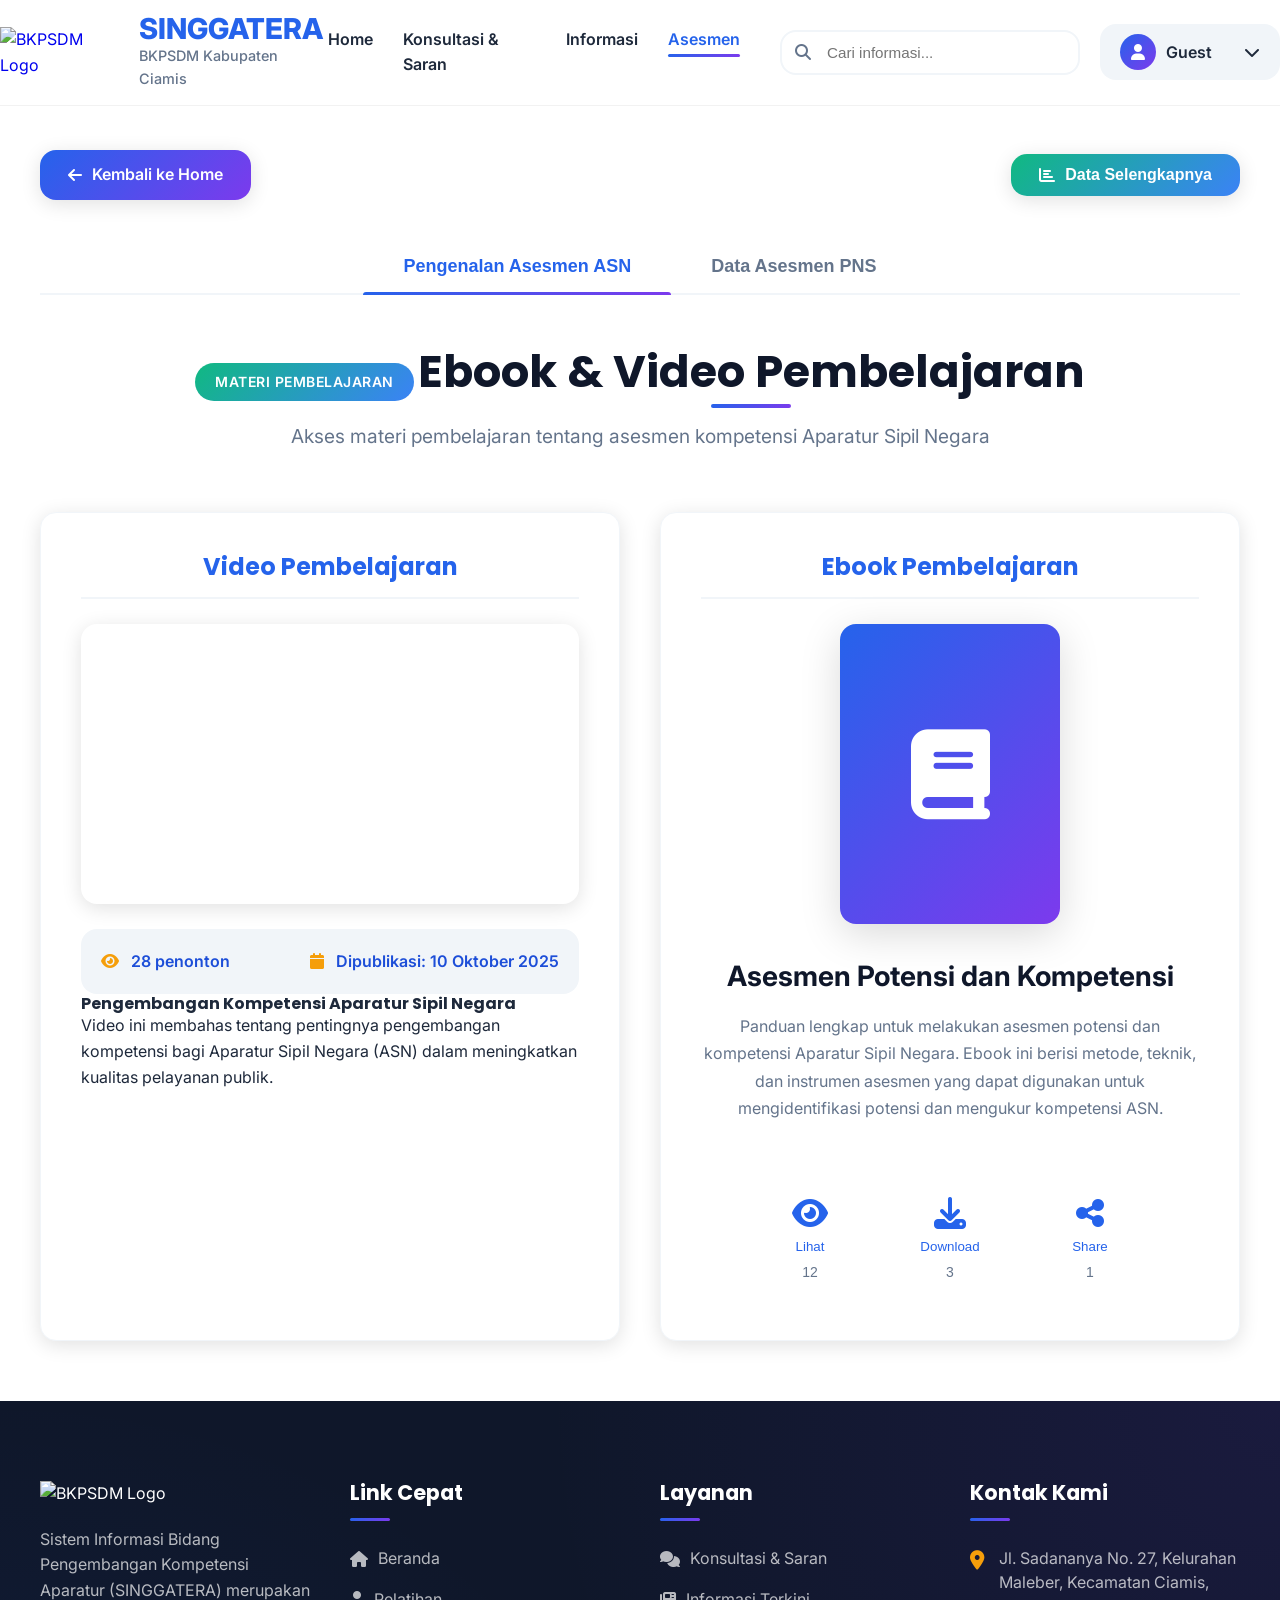
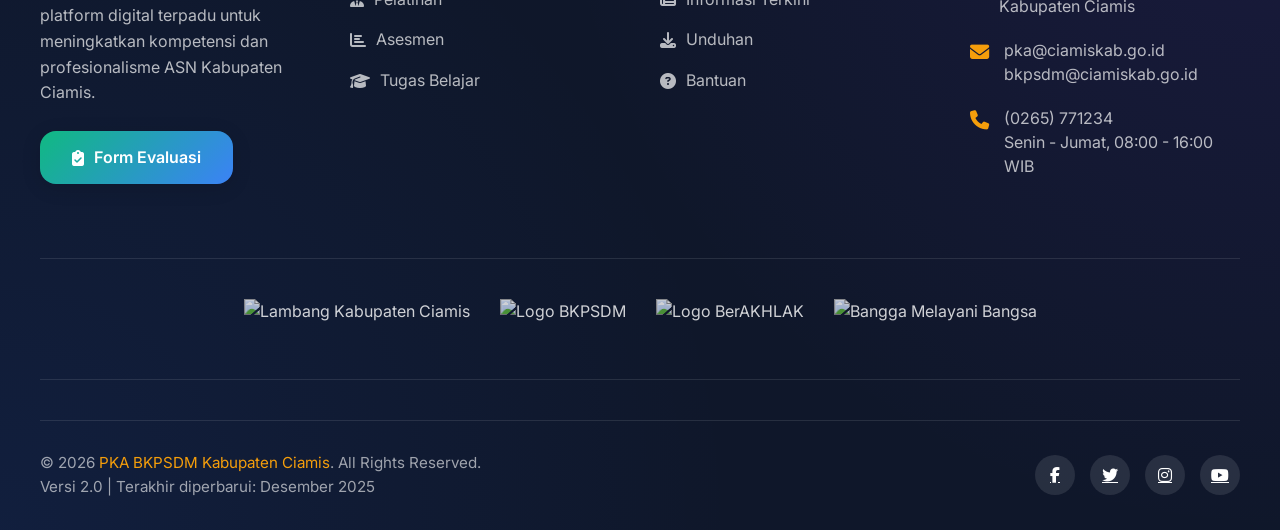
==== commit 4df64628: "Update asesmen.html" ====
--- a/asesmen.html
+++ b/asesmen.html
@@ -371,6 +371,7 @@
             color: var(--primary);
         }
 
+        /* ===== PERUBAHAN: SUPPORT FOTO DI HEADER ===== */
         .user-icon {
             width: 36px;
             height: 36px;
@@ -380,6 +381,14 @@
             align-items: center;
             justify-content: center;
             color: white;
+            overflow: hidden;
+            flex-shrink: 0;
+        }
+
+        .user-icon img {
+            width: 100%;
+            height: 100%;
+            object-fit: cover;
         }
 
         .user-name {
@@ -1415,8 +1424,9 @@
                     </div>
 
                     <div class="user-profile">
+                        <!-- ===== PERUBAHAN: TAMBAHKAN id="headerUserIcon" ===== -->
                         <div class="user-btn" id="userBtn">
-                            <div class="user-icon">
+                            <div class="user-icon" id="headerUserIcon">
                                 <i class="fas fa-user"></i>
                             </div>
                             <div class="user-name" id="userName">Guest</div>
@@ -1429,7 +1439,7 @@
                                 <p class="user-email" id="dropdownEmail">-</p>
                             </div>
                             <div class="dropdown-links">
-                                <a href="profile.html" class="dropdown-link">
+                                <a href="https://www.profile.singgatera.my.id/" class="dropdown-link">
                                     <i class="fas fa-user-circle"></i>
                                     <span>Profil Saya</span>
                                 </a>
@@ -1689,6 +1699,83 @@
     <script>
         // ====== KODE JAVASCRIPT (SESUAI INDEX.HTML) ======
         
+        // ====== FUNGSI BACA COOKIE ======
+        function getCookie(name) {
+            const cookies = document.cookie.split('; ');
+            for (let cookie of cookies) {
+                const [key, value] = cookie.split('=');
+                if (key === name) {
+                    try {
+                        return JSON.parse(decodeURIComponent(value));
+                    } catch (e) {
+                        return null;
+                    }
+                }
+            }
+            return null;
+        }
+
+        // ====== FUNGSI BACA FOTO DARI COOKIE ======
+        function getHeaderPhotoFromCookie() {
+            const cookies = document.cookie.split('; ');
+            for (let cookie of cookies) {
+                const [key, value] = cookie.split('=');
+                if (key === 'headerPhoto') {
+                    try {
+                        return decodeURIComponent(value);
+                    } catch (e) {
+                        return null;
+                    }
+                }
+            }
+            return null;
+        }
+
+        // ====== UPDATE HEADER DENGAN FOTO ======
+        function updateHeaderPhoto() {
+            const headerIcon = document.getElementById('headerUserIcon');
+            if (!headerIcon) return;
+            
+            let photoData = null;
+            
+            // ===== CEK FOTO DARI COOKIE =====
+            photoData = getHeaderPhotoFromCookie();
+            
+            // ===== FALLBACK KE LOGINDATA DI COOKIE =====
+            if (!photoData) {
+                const loginData = getCookie('loginData');
+                if (loginData && loginData.foto) {
+                    photoData = loginData.foto;
+                }
+            }
+            
+            // ===== FALLBACK KE LOCALSTORAGE =====
+            if (!photoData) {
+                try {
+                    const localStorageData = localStorage.getItem('headerPhotoData');
+                    if (localStorageData) {
+                        photoData = localStorageData;
+                        console.log('[Asesmen] ✅ Foto dari localStorage (fallback)');
+                    }
+                } catch (e) {}
+            }
+            
+            // ===== TAMPILKAN =====
+            if (photoData && (photoData.startsWith('data:image') || photoData.startsWith('http'))) {
+                headerIcon.innerHTML = `<img src="${photoData}" alt="Profile" style="width:100%;height:100%;object-fit:cover;border-radius:50%;">`;
+                headerIcon.style.background = 'none';
+                headerIcon.style.padding = '0';
+                headerIcon.style.border = '2px solid var(--primary)';
+                console.log('[Asesmen] ✅ Foto header ditampilkan');
+            } else {
+                headerIcon.innerHTML = `<i class="fas fa-user"></i>`;
+                headerIcon.style.background = '';
+                headerIcon.style.padding = '';
+                headerIcon.style.border = 'none';
+                console.log('[Asesmen] ℹ️ Menggunakan icon default');
+            }
+        }
+
         // DOM Elements
         const header = document.getElementById("header");
         const nav = document.getElementById("nav");
@@ -1778,6 +1865,9 @@
                     userName.textContent = userData.name;
                     dropdownName.textContent = userData.name;
                     dropdownEmail.textContent = userData.email || userData.username || "-";
+                    
+                    // ===== UPDATE HEADER FOTO =====
+                    updateHeaderPhoto();
                     return;
                 } else {
                     // Login expired
@@ -1789,14 +1879,26 @@
             userName.textContent = "Guest";
             dropdownName.textContent = "Guest";
             dropdownEmail.textContent = "Silakan login untuk akses lengkap";
+            
+            // Reset header ke default
+            const headerIcon = document.getElementById('headerUserIcon');
+            if (headerIcon) {
+                headerIcon.innerHTML = `<i class="fas fa-user"></i>`;
+                headerIcon.style.background = '';
+                headerIcon.style.padding = '';
+                headerIcon.style.border = 'none';
+            }
         }
 
         // ====== LOGOUT FUNCTION ======
         logoutBtn.addEventListener("click", (e) => {
             e.preventDefault();
-            localStorage.removeItem("loginData");
+            document.cookie = `loginData=; path=/; domain=.singgatera.my.id; max-age=0; SameSite=Lax; Secure`;
+            document.cookie = `headerPhoto=; path=/; domain=.singgatera.my.id; max-age=0; SameSite=Lax; Secure`;
+            localStorage.removeItem('loginData');
+            localStorage.removeItem('headerPhotoData');
             alert("Anda telah keluar dari sistem.");
-            window.location.reload();
+            window.location.href = "index.html?logout=true";
         });
 
         // ====== SEARCH FUNCTIONALITY ======
@@ -1806,7 +1908,6 @@
                     const query = searchInput.value.trim();
                     if (query) {
                         alert(`Melakukan pencarian untuk: "${query}"`);
-                        // In production: window.location.href = `search.html?q=${encodeURIComponent(query)}`;
                     }
                 }
             });
